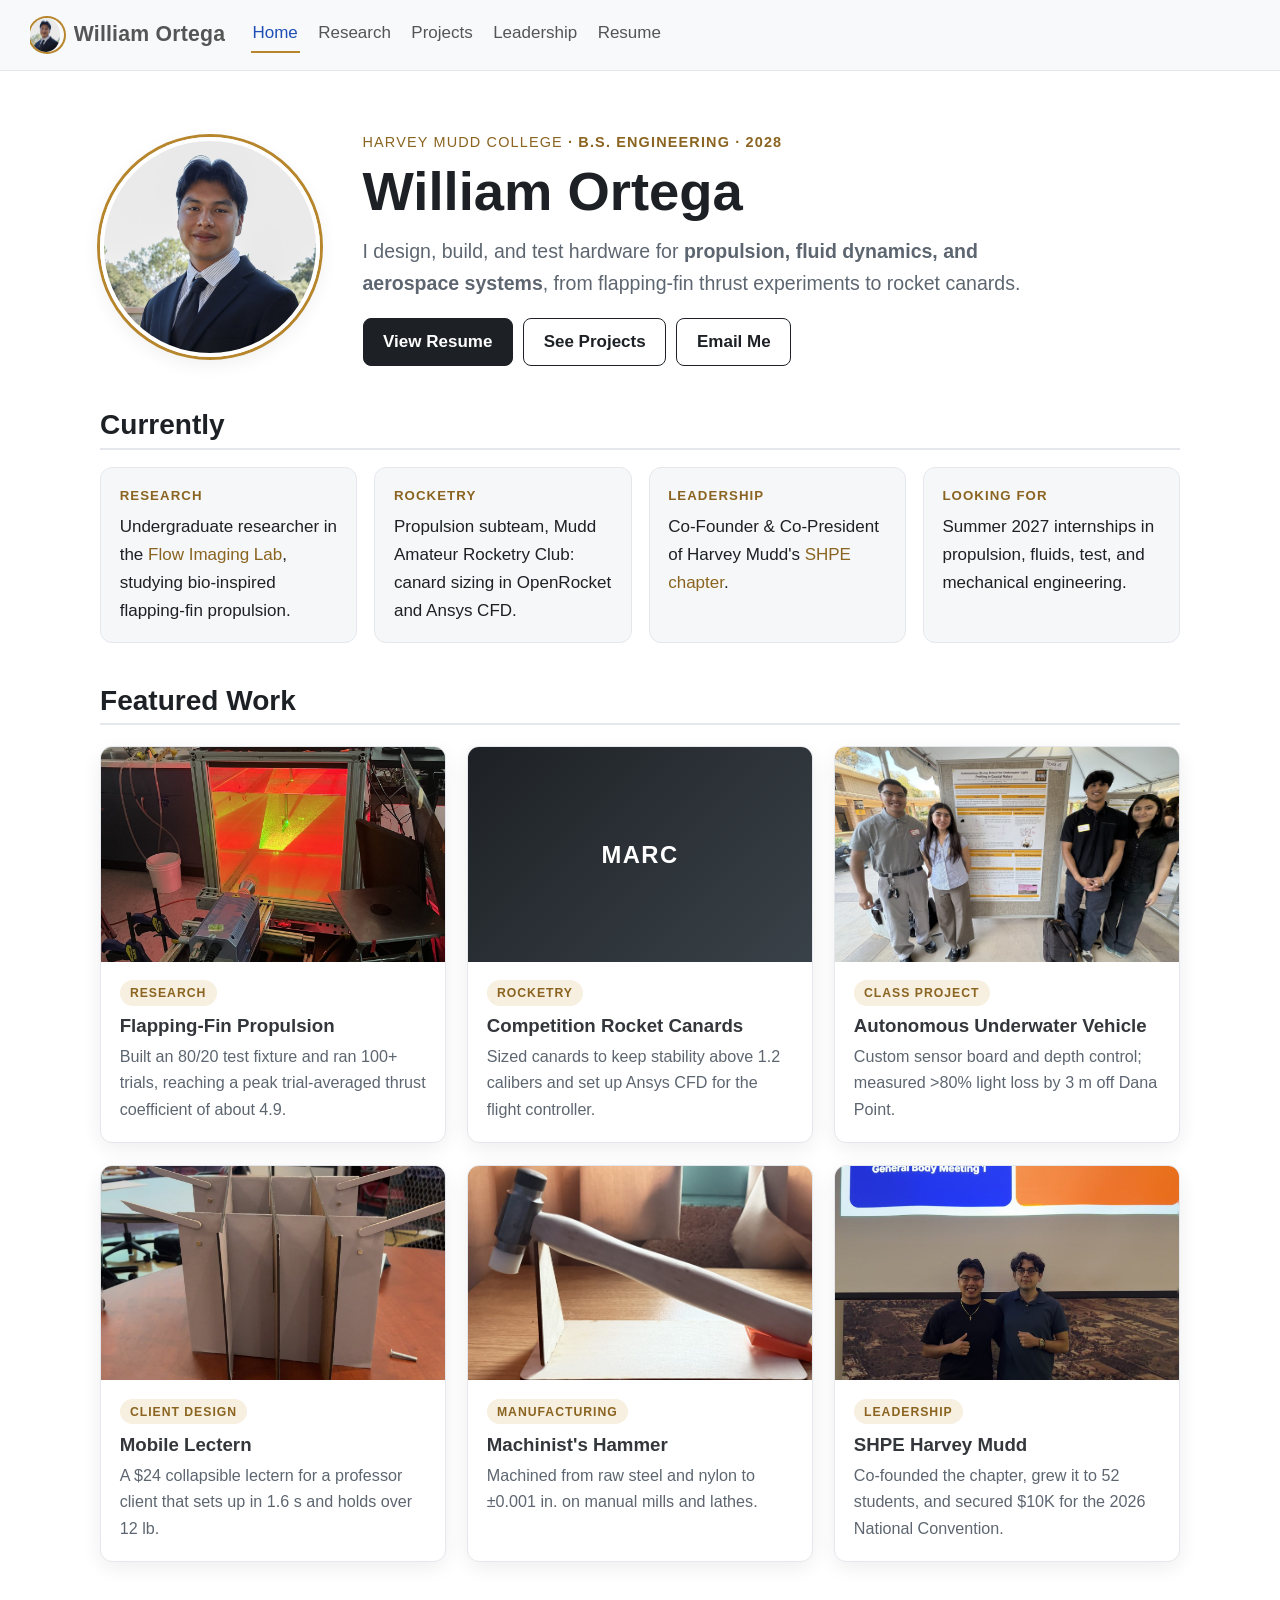
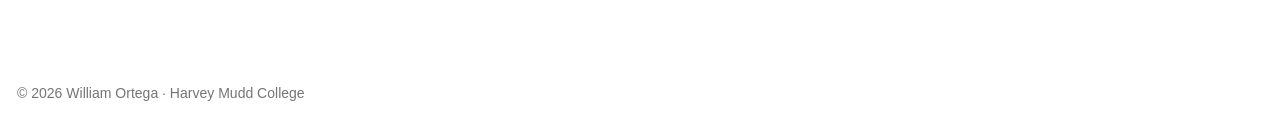
==== index.html @ 7c15923c "Built site for gh-pages" ====
<!DOCTYPE html>
<html xmlns="http://www.w3.org/1999/xhtml" lang="en" xml:lang="en"><head>

<meta charset="utf-8">
<meta name="generator" content="quarto-1.10.18">

<meta name="viewport" content="width=device-width, initial-scale=1.0, user-scalable=yes">

<meta name="description" content="Harvey Mudd engineering student building and testing hardware for propulsion, fluid dynamics, and aerospace systems.">

<title>Engineering Portfolio – William Ortega</title>
<style>
/* Default styles provided by pandoc.
** See https://pandoc.org/MANUAL.html#variables-for-html for config info.
*/
span.smallcaps{font-variant: small-caps;}
div.columns{display: flex; gap: 1.5em;}
div.column{flex: auto;}
@media screen {
div.columns{gap: min(4vw, 1.5em);}
div.column{overflow-x: auto;}
}
div.hanging-indent{margin-left: 1.5em; text-indent: -1.5em;}
ul.task-list{list-style: none;}
ul.task-list li input[type="checkbox"] {
  width: 0.8em;
  margin: 0 0.8em 0.2em -1em; /* quarto-specific, see https://github.com/quarto-dev/quarto-cli/issues/4556 */ 
  vertical-align: middle;
}
</style>


<script src="site_libs/quarto-nav/quarto-nav.js"></script>
<script src="site_libs/quarto-nav/headroom.min.js"></script>
<script src="site_libs/clipboard/clipboard.min.js"></script>
<script src="site_libs/quarto-search/autocomplete.umd.js"></script>
<script src="site_libs/quarto-search/fuse.min.js"></script>
<script src="site_libs/quarto-search/quarto-search.js"></script>
<meta name="quarto:offset" content="./">
<link href="./images/favicon.png" rel="icon" type="image/png">
<script src="site_libs/quarto-html/quarto.js" type="module"></script>
<script src="site_libs/quarto-html/tabsets/tabsets.js" type="module"></script>
<script src="site_libs/quarto-html/popper.min.js"></script>
<script src="site_libs/quarto-html/tippy.umd.min.js"></script>
<script src="site_libs/quarto-html/anchor.min.js"></script>
<link href="site_libs/quarto-html/tippy.css" rel="stylesheet">
<link href="site_libs/quarto-html/quarto-syntax-highlighting-64a204ab8560d761af7679ceaba22944.css" rel="stylesheet" id="quarto-text-highlighting-styles">
<script src="site_libs/bootstrap/bootstrap.min.js"></script>
<link href="site_libs/bootstrap/bootstrap-icons.css" rel="stylesheet">
<link href="site_libs/bootstrap/bootstrap-ea1971949f186b5d7ecce1fd3cf000e4.min.css" rel="stylesheet" append-hash="true" id="quarto-bootstrap" data-mode="light">
<script id="quarto-search-options" type="application/json">{
  "location": "navbar",
  "copy-button": false,
  "collapse-after": 3,
  "panel-placement": "end",
  "type": "overlay",
  "limit": 50,
  "keyboard-shortcut": [
    "f",
    "/",
    "s"
  ],
  "show-item-context": false,
  "language": {
    "search-no-results-text": "No results",
    "search-matching-documents-text": "matching documents",
    "search-copy-link-title": "Copy link to search",
    "search-hide-matches-text": "Hide additional matches",
    "search-more-match-text": "more match in this document",
    "search-more-matches-text": "more matches in this document",
    "search-clear-button-title": "Clear",
    "search-text-placeholder": "",
    "search-detached-cancel-button-title": "Cancel",
    "search-submit-button-title": "Submit",
    "search-label": "Search"
  }
}</script>
<style>html{ scroll-behavior: smooth; }</style>


<link rel="stylesheet" href="styles.css">
<meta property="og:title" content="Engineering Portfolio">
<meta property="og:description" content="Harvey Mudd engineering student building and testing hardware for propulsion, fluid dynamics, and aerospace systems.">
<meta property="og:image" content="https://william-ort.github.io/images/headshot.jpg">
<meta property="og:site_name" content="William Ortega">
</head>

<body class="nav-fixed quarto-light">

<div id="quarto-search-results"></div>
  <header id="quarto-header" class="headroom fixed-top">
    <nav class="navbar navbar-expand-lg " data-bs-theme="dark">
      <div class="navbar-container container-fluid">
      <div class="navbar-brand-container mx-auto">
    <a href="./index.html" class="navbar-brand navbar-brand-logo">
    <img src="./images/logo.png" alt="William Ortega headshot" class="navbar-logo light-content">
    <img src="./images/logo.png" alt="William Ortega headshot" class="navbar-logo dark-content">
    </a>
    <a class="navbar-brand" href="./index.html">
    <span class="navbar-title">William Ortega</span>
    </a>
  </div>
            <div id="quarto-search" class="" title="Search"></div>
          <button class="navbar-toggler" type="button" data-bs-toggle="collapse" data-bs-target="#navbarCollapse" aria-controls="navbarCollapse" role="menu" aria-expanded="false" aria-label="Toggle navigation" onclick="if (window.quartoToggleHeadroom) { window.quartoToggleHeadroom(); }">
  <span class="navbar-toggler-icon"></span>
</button>
          <div class="collapse navbar-collapse" id="navbarCollapse">
            <ul class="navbar-nav navbar-nav-scroll me-auto">
  <li class="nav-item">
    <a class="nav-link active" href="./index.html" aria-current="page"> 
<span class="menu-text">Home</span></a>
  </li>  
  <li class="nav-item">
    <a class="nav-link" href="./research.html"> 
<span class="menu-text">Research</span></a>
  </li>  
  <li class="nav-item">
    <a class="nav-link" href="./projects.html"> 
<span class="menu-text">Projects</span></a>
  </li>  
  <li class="nav-item">
    <a class="nav-link" href="./leadership.html"> 
<span class="menu-text">Leadership</span></a>
  </li>  
  <li class="nav-item">
    <a class="nav-link" href="./resume.html"> 
<span class="menu-text">Resume</span></a>
  </li>  
</ul>
            <ul class="navbar-nav navbar-nav-scroll ms-auto">
  <li class="nav-item compact">
    <a class="nav-link" href="https://github.com/william-ort"> <i class="bi bi-github" role="img" aria-label="GitHub">
</i> 
<span class="menu-text"></span></a>
  </li>  
  <li class="nav-item compact">
    <a class="nav-link" href="https://www.linkedin.com/in/william-ortega-73aa02318"> <i class="bi bi-linkedin" role="img" aria-label="LinkedIn">
</i> 
<span class="menu-text"></span></a>
  </li>  
  <li class="nav-item compact">
    <a class="nav-link" href="mailto:wortega@g.hmc.edu"> <i class="bi bi-envelope-fill" role="img" aria-label="Email">
</i> 
<span class="menu-text"></span></a>
  </li>  
</ul>
          </div> <!-- /navcollapse -->
            <div class="quarto-navbar-tools">
</div>
      </div> <!-- /container-fluid -->
    </nav>
</header>
<!-- content -->
<div id="quarto-content" class="quarto-container page-columns page-rows-contents page-layout-full page-navbar">
<!-- sidebar -->
<!-- margin-sidebar -->
    
<!-- main -->
<main class="content column-page" id="quarto-document-content"><header id="title-block-header" class="quarto-title-block"></header>




<section class="hero">
  <div class="hero-photo">
    <img src="images/headshot.jpg" alt="Headshot of William Ortega">
  </div>
  <div class="hero-text">
    <span class="eyebrow"><a href="https://www.hmc.edu/" target="_blank">Harvey Mudd College</a> · B.S. Engineering · 2028</span>
    <h1 class="hero-name">William Ortega</h1>
    <p class="hero-tagline">I design, build, and test hardware for <strong>propulsion, fluid dynamics, and aerospace systems</strong>, from flapping-fin thrust experiments to rocket canards.</p>
    <div class="hero-actions">
      <a class="btn btn-primary" href="resume.html">View Resume</a>
      <a class="btn btn-outline" href="projects.html">See Projects</a>
      <a class="btn btn-outline" href="mailto:wortega@g.hmc.edu">Email Me</a>
    </div>
  </div>
</section>
<section id="currently" class="level2">
<h2 class="anchored" data-anchor-id="currently">Currently</h2>
<div class="now-grid">
  <div class="now-item">
    <div class="now-label">Research</div>
    <p>Undergraduate researcher in the <a href="research.html">Flow Imaging Lab</a>, studying bio-inspired flapping-fin propulsion.</p>
  </div>
  <div class="now-item">
    <div class="now-label">Rocketry</div>
    <p>Propulsion subteam, Mudd Amateur Rocketry Club: canard sizing in OpenRocket and Ansys CFD.</p>
  </div>
  <div class="now-item">
    <div class="now-label">Leadership</div>
    <p>Co-Founder &amp; Co-President of Harvey Mudd's <a href="leadership.html">SHPE chapter</a>.</p>
  </div>
  <div class="now-item">
    <div class="now-label">Looking for</div>
    <p>Summer 2027 internships in propulsion, fluids, test, and mechanical engineering.</p>
  </div>
</div>
</section>
<section id="featured-work" class="level2">
<h2 class="anchored" data-anchor-id="featured-work">Featured Work</h2>
<div class="card-grid">
  <a class="work-card" href="research.html">
    <div class="thumb"><img src="images/film-piv-setup.jpg" alt="Flapping-fin tank lit by the PIV laser sheet"></div>
    <div class="body">
      <span class="tag">Research</span>
      <h3 class="anchored">Flapping-Fin Propulsion</h3>
      <p>Built an 80/20 test fixture and ran 100+ trials, reaching a peak trial-averaged thrust coefficient of about 4.9.</p>
    </div>
  </a>
  <a class="work-card" href="research.html">
    <div class="thumb thumb-empty">MARC</div>
    <div class="body">
      <span class="tag">Rocketry</span>
      <h3 class="anchored">Competition Rocket Canards</h3>
      <p>Sized canards to keep stability above 1.2 calibers and set up Ansys CFD for the flight controller.</p>
    </div>
  </a>
  <a class="work-card" href="projects.html#autonomous-underwater-vehicle-auv">
    <div class="thumb"><img src="images/auv-poster.jpg" alt="AUV team at the E80 poster session"></div>
    <div class="body">
      <span class="tag">Class Project</span>
      <h3 class="anchored">Autonomous Underwater Vehicle</h3>
      <p>Custom sensor board and depth control; measured &gt;80% light loss by 3 m off Dana Point.</p>
    </div>
  </a>
  <a class="work-card" href="projects.html#mobile-lectern">
    <div class="thumb"><img src="images/lectern-extended.jpg" alt="Mobile lectern with wings extended"></div>
    <div class="body">
      <span class="tag">Client Design</span>
      <h3 class="anchored">Mobile Lectern</h3>
      <p>A $24 collapsible lectern for a professor client that sets up in 1.6 s and holds over 12 lb.</p>
    </div>
  </a>
  <a class="work-card" href="projects.html#machinists-hammer">
    <div class="thumb"><img src="images/hammer-final.jpg" alt="Machinist's hammer"></div>
    <div class="body">
      <span class="tag">Manufacturing</span>
      <h3 class="anchored">Machinist's Hammer</h3>
      <p>Machined from raw steel and nylon to ±0.001 in. on manual mills and lathes.</p>
    </div>
  </a>
  <a class="work-card" href="leadership.html">
    <div class="thumb"><img src="images/shpe-copres-gbm.jpg" alt="SHPE Harvey Mudd co-presidents at a general body meeting" style="object-position: center 35%;"></div>
    <div class="body">
      <span class="tag">Leadership</span>
      <h3 class="anchored">SHPE Harvey Mudd</h3>
      <p>Co-founded the chapter, grew it to 52 students, and secured $10K for the 2026 National Convention.</p>
    </div>
  </a>
</div>


</section>

</main> <!-- /main -->
<script>
// Scroll-reveal + navbar shadow. Content stays visible if this script never runs.
document.addEventListener("DOMContentLoaded", function () {
  var nav = document.querySelector(".navbar");
  var onScroll = function () { if (nav) nav.classList.toggle("scrolled", window.scrollY > 10); };
  window.addEventListener("scroll", onScroll, { passive: true }); onScroll();

  if (window.matchMedia("(prefers-reduced-motion: reduce)").matches || !("IntersectionObserver" in window)) return;

  var targets = document.querySelectorAll(
    "main .work-card, main .now-item, main h2, main h3:not(.work-card h3), main p:not(.work-card p):not(.now-item p), main ul, main ol, main figure, main .columns, main iframe, main .btn"
  );
  document.documentElement.classList.add("reveal-ready");
  var io = new IntersectionObserver(function (entries) {
    entries.forEach(function (e) {
      if (e.isIntersecting) { e.target.classList.add("is-visible"); io.unobserve(e.target); }
    });
  }, { rootMargin: "0px 0px -8% 0px", threshold: 0.08 });

  targets.forEach(function (el, i) {
    if (el.closest(".hero")) return;            // hero has its own entrance animation
    el.classList.add("reveal");
    // stagger cards in the same grid
    if (el.classList.contains("work-card") || el.classList.contains("now-item")) {
      var idx = Array.prototype.indexOf.call(el.parentNode.children, el);
      el.style.transitionDelay = (idx * 0.08) + "s";
    }
    io.observe(el);
  });
});
</script>
<script id="quarto-html-after-body" type="application/javascript">
  window.document.addEventListener("DOMContentLoaded", function (event) {
    const icon = "";
    const anchorJS = new window.AnchorJS();
    anchorJS.options = {
      placement: 'right',
      icon: icon
    };
    anchorJS.add('.anchored');
    const isCodeAnnotation = (el) => {
      for (const clz of el.classList) {
        if (clz.startsWith('code-annotation-')) {                     
          return true;
        }
      }
      return false;
    }
    const onCopySuccess = function(e) {
      // button target
      const button = e.trigger;
      // don't keep focus
      button.blur();
      // flash "checked"
      button.classList.add('code-copy-button-checked');
      var currentTitle = button.getAttribute("title");
      button.setAttribute("title", "Copied!");
      let tooltip;
      if (window.bootstrap) {
        button.setAttribute("data-bs-toggle", "tooltip");
        button.setAttribute("data-bs-placement", "left");
        button.setAttribute("data-bs-title", "Copied!");
        tooltip = new bootstrap.Tooltip(button, 
          { trigger: "manual", 
            customClass: "code-copy-button-tooltip",
            offset: [0, -8]});
        tooltip.show();    
      }
      setTimeout(function() {
        if (tooltip) {
          tooltip.hide();
          button.removeAttribute("data-bs-title");
          button.removeAttribute("data-bs-toggle");
          button.removeAttribute("data-bs-placement");
        }
        button.setAttribute("title", currentTitle);
        button.classList.remove('code-copy-button-checked');
      }, 1000);
      // clear code selection
      e.clearSelection();
    }
    const getTextToCopy = function(trigger) {
      const outerScaffold = trigger.parentElement.cloneNode(true);
      const codeEl = outerScaffold.querySelector('code');
      for (const childEl of codeEl.children) {
        if (isCodeAnnotation(childEl)) {
          childEl.remove();
        }
      }
      return codeEl.innerText;
    }
    const clipboard = new window.ClipboardJS('.code-copy-button:not([data-in-quarto-modal])', {
      text: getTextToCopy
    });
    clipboard.on('success', onCopySuccess);
    if (window.document.getElementById('quarto-embedded-source-code-modal')) {
      const clipboardModal = new window.ClipboardJS('.code-copy-button[data-in-quarto-modal]', {
        text: getTextToCopy,
        container: window.document.getElementById('quarto-embedded-source-code-modal')
      });
      clipboardModal.on('success', onCopySuccess);
    }
      var localhostRegex = new RegExp(/^(?:http|https):\/\/localhost\:?[0-9]*\//);
      var mailtoRegex = new RegExp(/^mailto:/);
        var filterRegex = new RegExp("https:\/\/william-ort\.github\.io\/");
      var isInternal = (href) => {
          return filterRegex.test(href) || localhostRegex.test(href) || mailtoRegex.test(href);
      }
      // Inspect non-navigation links and adorn them if external
     var links = window.document.querySelectorAll('a[href]:not(.nav-link):not(.navbar-brand):not(.toc-action):not(.sidebar-link):not(.sidebar-item-toggle):not(.pagination-link):not(.no-external):not([aria-hidden]):not(.dropdown-item):not(.quarto-navigation-tool):not(.about-link)');
      for (var i=0; i<links.length; i++) {
        const link = links[i];
        if (!isInternal(link.href)) {
          // undo the damage that might have been done by quarto-nav.js in the case of
          // links that we want to consider external
          if (link.dataset.originalHref !== undefined) {
            link.href = link.dataset.originalHref;
          }
        }
      }
    function tippyHover(el, contentFn, onTriggerFn, onUntriggerFn) {
      const config = {
        allowHTML: true,
        maxWidth: 500,
        delay: 100,
        arrow: false,
        appendTo: function(el) {
            return el.parentElement;
        },
        interactive: true,
        interactiveBorder: 10,
        theme: 'quarto',
        placement: 'bottom-start',
      };
      if (contentFn) {
        config.content = contentFn;
      }
      if (onTriggerFn) {
        config.onTrigger = onTriggerFn;
      }
      if (onUntriggerFn) {
        config.onUntrigger = onUntriggerFn;
      }
      window.tippy(el, config); 
    }
    const noterefs = window.document.querySelectorAll('a[role="doc-noteref"]');
    for (var i=0; i<noterefs.length; i++) {
      const ref = noterefs[i];
      tippyHover(ref, function() {
        // use id or data attribute instead here
        let href = ref.getAttribute('data-footnote-href') || ref.getAttribute('href');
        try { href = new URL(href).hash; } catch {}
        const id = href.replace(/^#\/?/, "");
        const note = window.document.getElementById(id);
        if (note) {
          return note.innerHTML;
        } else {
          return "";
        }
      });
    }
    const xrefs = window.document.querySelectorAll('a.quarto-xref');
    const processXRef = (id, note) => {
      // Strip column container classes
      const stripColumnClz = (el) => {
        el.classList.remove("page-full", "page-columns");
        if (el.children) {
          for (const child of el.children) {
            stripColumnClz(child);
          }
        }
      }
      stripColumnClz(note)
      if (id === null || id.startsWith('sec-')) {
        // Special case sections, only their first couple elements
        const container = document.createElement("div");
        if (note.children && note.children.length > 2) {
          container.appendChild(note.children[0].cloneNode(true));
          for (let i = 1; i < note.children.length; i++) {
            const child = note.children[i];
            if (child.tagName === "P" && child.innerText === "") {
              continue;
            } else {
              container.appendChild(child.cloneNode(true));
              break;
            }
          }
          if (window.Quarto?.typesetMath) {
            window.Quarto.typesetMath(container);
          }
          return container.innerHTML
        } else {
          if (window.Quarto?.typesetMath) {
            window.Quarto.typesetMath(note);
          }
          return note.innerHTML;
        }
      } else {
        // Remove any anchor links if they are present
        const anchorLink = note.querySelector('a.anchorjs-link');
        if (anchorLink) {
          anchorLink.remove();
        }
        if (window.Quarto?.typesetMath) {
          window.Quarto.typesetMath(note);
        }
        if (note.classList.contains("callout")) {
          return note.outerHTML;
        } else {
          return note.innerHTML;
        }
      }
    }
    for (var i=0; i<xrefs.length; i++) {
      const xref = xrefs[i];
      tippyHover(xref, undefined, function(instance) {
        instance.disable();
        let url = xref.getAttribute('href');
        let hash = undefined; 
        if (url.startsWith('#')) {
          hash = url;
        } else {
          try { hash = new URL(url).hash; } catch {}
        }
        if (hash) {
          const id = hash.replace(/^#\/?/, "");
          const note = window.document.getElementById(id);
          if (note !== null) {
            try {
              const html = processXRef(id, note.cloneNode(true));
              instance.setContent(html);
            } finally {
              instance.enable();
              instance.show();
            }
          } else {
            // See if we can fetch this
            fetch(url.split('#')[0])
            .then(res => res.text())
            .then(html => {
              const parser = new DOMParser();
              const htmlDoc = parser.parseFromString(html, "text/html");
              const note = htmlDoc.getElementById(id);
              if (note !== null) {
                const html = processXRef(id, note);
                instance.setContent(html);
              } 
            }).finally(() => {
              instance.enable();
              instance.show();
            });
          }
        } else {
          // See if we can fetch a full url (with no hash to target)
          // This is a special case and we should probably do some content thinning / targeting
          fetch(url)
          .then(res => res.text())
          .then(html => {
            const parser = new DOMParser();
            const htmlDoc = parser.parseFromString(html, "text/html");
            const note = htmlDoc.querySelector('main.content');
            if (note !== null) {
              // This should only happen for chapter cross references
              // (since there is no id in the URL)
              // remove the first header
              if (note.children.length > 0 && note.children[0].tagName === "HEADER") {
                note.children[0].remove();
              }
              const html = processXRef(null, note);
              instance.setContent(html);
            } 
          }).finally(() => {
            instance.enable();
            instance.show();
          });
        }
      }, function(instance) {
      });
    }
        let selectedAnnoteEl;
        const selectorForAnnotation = ( cell, annotation) => {
          let cellAttr = 'data-code-cell="' + cell + '"';
          let lineAttr = 'data-code-annotation="' +  annotation + '"';
          const selector = 'span[' + cellAttr + '][' + lineAttr + ']';
          return selector;
        }
        const selectCodeLines = (annoteEl) => {
          const doc = window.document;
          const targetCell = annoteEl.getAttribute("data-target-cell");
          const targetAnnotation = annoteEl.getAttribute("data-target-annotation");
          const annoteSpan = window.document.querySelector(selectorForAnnotation(targetCell, targetAnnotation));
          const lines = annoteSpan.getAttribute("data-code-lines").split(",");
          const lineIds = lines.map((line) => {
            return targetCell + "-" + line;
          })
          let top = null;
          let height = null;
          let parent = null;
          if (lineIds.length > 0) {
              //compute the position of the single el (top and bottom and make a div)
              const el = window.document.getElementById(lineIds[0]);
              top = el.offsetTop;
              height = el.offsetHeight;
              parent = el.parentElement.parentElement;
            if (lineIds.length > 1) {
              const lastEl = window.document.getElementById(lineIds[lineIds.length - 1]);
              const bottom = lastEl.offsetTop + lastEl.offsetHeight;
              height = bottom - top;
            }
            if (top !== null && height !== null && parent !== null) {
              // cook up a div (if necessary) and position it 
              let div = window.document.getElementById("code-annotation-line-highlight");
              if (div === null) {
                div = window.document.createElement("div");
                div.setAttribute("id", "code-annotation-line-highlight");
                div.style.position = 'absolute';
                parent.appendChild(div);
              }
              div.style.top = top - 2 + "px";
              div.style.height = height + 4 + "px";
              div.style.left = 0;
              let gutterDiv = window.document.getElementById("code-annotation-line-highlight-gutter");
              if (gutterDiv === null) {
                gutterDiv = window.document.createElement("div");
                gutterDiv.setAttribute("id", "code-annotation-line-highlight-gutter");
                gutterDiv.style.position = 'absolute';
                const codeCell = window.document.getElementById(targetCell);
                const gutter = codeCell.querySelector('.code-annotation-gutter');
                gutter.appendChild(gutterDiv);
              }
              gutterDiv.style.top = top - 2 + "px";
              gutterDiv.style.height = height + 4 + "px";
            }
            selectedAnnoteEl = annoteEl;
          }
        };
        const unselectCodeLines = () => {
          const elementsIds = ["code-annotation-line-highlight", "code-annotation-line-highlight-gutter"];
          elementsIds.forEach((elId) => {
            const div = window.document.getElementById(elId);
            if (div) {
              div.remove();
            }
          });
          selectedAnnoteEl = undefined;
        };
          // Handle positioning of the toggle
      window.addEventListener(
        "resize",
        throttle(() => {
          elRect = undefined;
          if (selectedAnnoteEl) {
            selectCodeLines(selectedAnnoteEl);
          }
        }, 10)
      );
      function throttle(fn, ms) {
      let throttle = false;
      let timer;
        return (...args) => {
          if(!throttle) { // first call gets through
              fn.apply(this, args);
              throttle = true;
          } else { // all the others get throttled
              if(timer) clearTimeout(timer); // cancel #2
              timer = setTimeout(() => {
                fn.apply(this, args);
                timer = throttle = false;
              }, ms);
          }
        };
      }
        // Attach click handler to the DT
        const annoteDls = window.document.querySelectorAll('dt[data-target-cell]');
        for (const annoteDlNode of annoteDls) {
          annoteDlNode.addEventListener('click', (event) => {
            const clickedEl = event.target;
            if (clickedEl !== selectedAnnoteEl) {
              unselectCodeLines();
              const activeEl = window.document.querySelector('dt[data-target-cell].code-annotation-active');
              if (activeEl) {
                activeEl.classList.remove('code-annotation-active');
              }
              selectCodeLines(clickedEl);
              clickedEl.classList.add('code-annotation-active');
            } else {
              // Unselect the line
              unselectCodeLines();
              clickedEl.classList.remove('code-annotation-active');
            }
          });
        }
    const findCites = (el) => {
      const parentEl = el.parentElement;
      if (parentEl) {
        const cites = parentEl.dataset.cites;
        if (cites) {
          return {
            el,
            cites: cites.split(' ')
          };
        } else {
          return findCites(el.parentElement)
        }
      } else {
        return undefined;
      }
    };
    var bibliorefs = window.document.querySelectorAll('a[role="doc-biblioref"]');
    for (var i=0; i<bibliorefs.length; i++) {
      const ref = bibliorefs[i];
      const citeInfo = findCites(ref);
      if (citeInfo) {
        tippyHover(citeInfo.el, function() {
          var popup = window.document.createElement('div');
          citeInfo.cites.forEach(function(cite) {
            var citeDiv = window.document.createElement('div');
            citeDiv.classList.add('hanging-indent');
            citeDiv.classList.add('csl-entry');
            var biblioDiv = window.document.getElementById('ref-' + cite);
            if (biblioDiv) {
              citeDiv.innerHTML = biblioDiv.innerHTML;
            }
            popup.appendChild(citeDiv);
          });
          return popup.innerHTML;
        });
      }
    }
  });
  </script>
</div> <!-- /content -->
<footer class="footer">
  <div class="nav-footer">
    <div class="nav-footer-left">
<p>© 2026 William Ortega · Harvey Mudd College</p>
</div>   
    <div class="nav-footer-center">
      &nbsp;
    </div>
    <div class="nav-footer-right">
      <ul class="footer-items list-unstyled">
    <li class="nav-item compact">
    <a class="nav-link" href="https://github.com/william-ort">
      <i class="bi bi-github" role="img">
</i> 
    </a>
  </li>  
    <li class="nav-item compact">
    <a class="nav-link" href="https://www.linkedin.com/in/william-ortega-73aa02318">
      <i class="bi bi-linkedin" role="img">
</i> 
    </a>
  </li>  
    <li class="nav-item compact">
    <a class="nav-link" href="mailto:wortega@g.hmc.edu">
      <i class="bi bi-envelope-fill" role="img">
</i> 
    </a>
  </li>  
</ul>
    </div>
  </div>
</footer>




<script src="site_libs/quarto-html/zenscroll-min.js"></script>
</body></html>
---- styles.css ----
/* ===== Design tokens ===== */
:root {
  --ink: #1d2125;          /* main text */
  --muted: #5d6670;        /* secondary text */
  --line: #e4e7eb;         /* borders */
  --panel: #f6f7f9;        /* card background */
  --accent: #b7862c;       /* Mudd gold */
  --accent-dark: #8a6420;
  --radius: 12px;
  --shadow: 0 6px 24px rgba(20, 24, 28, 0.08);
  --shadow-hover: 0 14px 34px rgba(20, 24, 28, 0.16);
}

body {
  font-family: "Inter", "Segoe UI", Arial, Helvetica, sans-serif;
  line-height: 1.65;
  color: var(--ink);
}

main.content { max-width: 1000px; }
/* Home page uses the full layout: center it */
.page-layout-full main.content, body.fullcontent main.content { max-width: 1080px; margin-left: auto; margin-right: auto; }

h1, h2, h3 { font-weight: 700; color: var(--ink); text-wrap: balance; }
h1 { margin-bottom: 1.2rem; }
h2 {
  margin-top: 2.4rem;
  padding-bottom: 0.35rem;
  border-bottom: 2px solid var(--line);
}
h3 { margin-top: 1.6rem; }

a { color: var(--accent-dark); text-decoration: none; }
a:hover { text-decoration: underline; }

hr { margin: 2.5rem 0; opacity: 0.25; }
li { margin-bottom: 0.3rem; }
img { border-radius: 10px; }

/* ===== Navbar ===== */
.navbar {
  border-bottom: 1px solid var(--line);
  transition: box-shadow 0.25s ease, background-color 0.25s ease;
}
.navbar.scrolled { box-shadow: 0 2px 14px rgba(0, 0, 0, 0.08); }
.navbar-brand { font-weight: 700; letter-spacing: 0.01em; }
.navbar-logo, .navbar-brand img {
  max-height: 34px; width: 34px; height: 34px;
  border-radius: 50%; object-fit: cover;
  box-shadow: 0 0 0 2px var(--accent);
  margin-right: 0.35rem;
}
.navbar .nav-link { position: relative; }
.navbar .nav-link::after {
  content: "";
  position: absolute; left: 0.5rem; right: 0.5rem; bottom: 0.15rem;
  height: 2px; background: var(--accent);
  transform: scaleX(0); transform-origin: left;
  transition: transform 0.25s ease;
}
.navbar .nav-link:hover::after,
.navbar .nav-link.active::after { transform: scaleX(1); }

/* ===== Buttons ===== */
.btn { border-radius: 8px; font-weight: 600; padding: 0.6rem 1.15rem; transition: transform 0.15s ease, box-shadow 0.15s ease; }
.btn:hover { transform: translateY(-2px); box-shadow: 0 6px 16px rgba(0,0,0,0.12); text-decoration: none; }
.btn-primary { background: var(--ink); border-color: var(--ink); }
.btn-primary:hover, .btn-primary:focus { background: #000; border-color: #000; }
.btn-outline { border: 1.5px solid var(--ink); color: var(--ink); background: transparent; }
.btn-outline:hover { background: var(--ink); color: #fff; }

/* ===== Home hero ===== */
.hero {
  display: grid;
  grid-template-columns: 220px 1fr;
  gap: 2.5rem;
  align-items: center;
  margin: 2rem 0 2.5rem;
}
.hero-photo img {
  width: 220px; height: 220px; object-fit: cover;
  border-radius: 50%;
  border: 4px solid #fff;
  box-shadow: 0 0 0 3px var(--accent), var(--shadow);
}
.eyebrow {
  display: inline-block;
  font-size: 0.85rem; font-weight: 600; letter-spacing: 0.08em; text-transform: uppercase;
  color: var(--accent-dark);
}
.hero-name { font-size: clamp(2.2rem, 5vw, 3.2rem); margin: 0.2rem 0 0.6rem; border: 0; }
.hero-tagline { font-size: 1.15rem; color: var(--muted); max-width: 40rem; }
.hero-actions { display: flex; flex-wrap: wrap; gap: 0.6rem; margin-top: 1.1rem; }

/* ===== "Currently" strip ===== */
.now-grid {
  display: grid;
  grid-template-columns: repeat(4, 1fr);
  gap: 1rem; margin: 1rem 0 2rem;
}
.now-item {
  background: var(--panel); border: 1px solid var(--line); border-radius: var(--radius);
  padding: 1rem 1.1rem;
}
.now-item .now-label { font-size: 0.78rem; font-weight: 700; letter-spacing: 0.08em; text-transform: uppercase; color: var(--accent-dark); }
.now-item p { margin: 0.35rem 0 0; }

/* ===== Project cards ===== */
.card-grid {
  display: grid;
  grid-template-columns: repeat(auto-fill, minmax(280px, 1fr));
  gap: 1.25rem; margin: 1.2rem 0 2rem;
}
.work-card {
  display: flex; flex-direction: column;
  background: #fff; border: 1px solid var(--line); border-radius: var(--radius);
  overflow: hidden; color: var(--ink);
  box-shadow: var(--shadow);
  transition: transform 0.25s ease, box-shadow 0.25s ease;
}
.work-card:hover { transform: translateY(-6px); box-shadow: var(--shadow-hover); text-decoration: none; color: var(--ink); }
.work-card .thumb { aspect-ratio: 16 / 10; overflow: hidden; background: var(--panel); }
.work-card .thumb img {
  width: 100%; height: 100%; object-fit: cover; border-radius: 0;
  transition: transform 0.5s ease;
}
.work-card:hover .thumb img { transform: scale(1.06); }
.work-card .thumb.thumb-empty {
  display: flex; align-items: center; justify-content: center;
  background: linear-gradient(135deg, #1d2125, #3a4249);
  color: #fff; font-weight: 700; font-size: 1.4rem; letter-spacing: 0.06em;
}
.work-card .body { padding: 0.95rem 1.1rem 1.15rem; }
.work-card .tag {
  display: inline-block; font-size: 0.72rem; font-weight: 700; letter-spacing: 0.08em; text-transform: uppercase;
  color: var(--accent-dark); background: #f7efe0; border-radius: 999px; padding: 0.15rem 0.6rem;
}
.work-card h3 { font-size: 1.1rem; margin: 0.55rem 0 0.3rem; }
.work-card p { color: var(--muted); font-size: 0.95rem; margin: 0; }

/* ===== Embedded PDFs ===== */
iframe { margin-top: 1rem; background: white; border: 1px solid var(--line); border-radius: 8px; }

/* ===== Scroll-reveal animation (only when JS adds .reveal-ready) ===== */
.reveal-ready .reveal {
  opacity: 0;
  transform: translateY(18px);
  transition: opacity 0.7s ease, transform 0.7s ease;
}
.reveal-ready .reveal.is-visible { opacity: 1; transform: none; }

/* Hero entrance */
@keyframes rise { from { opacity: 0; transform: translateY(16px); } to { opacity: 1; transform: none; } }
.hero-photo, .hero-text > * { animation: rise 0.8s ease both; }
.hero-text > *:nth-child(2) { animation-delay: 0.1s; }
.hero-text > *:nth-child(3) { animation-delay: 0.2s; }
.hero-text > *:nth-child(4) { animation-delay: 0.3s; }

@media (prefers-reduced-motion: reduce) {
  *, *::before, *::after { animation: none !important; transition: none !important; }
  .reveal-ready .reveal { opacity: 1; transform: none; }
}

@media (max-width: 992px) { .now-grid { grid-template-columns: repeat(2, 1fr); } }
@media (max-width: 560px) { .now-grid { grid-template-columns: 1fr; } }

/* ===== Mobile ===== */
@media (max-width: 768px) {
  main.content { padding-left: 1rem; padding-right: 1rem; }
  .hero { grid-template-columns: 1fr; text-align: center; gap: 1.2rem; }
  .hero-photo img { width: 170px; height: 170px; }
  .hero-actions { justify-content: center; }
  .hero-tagline { margin-left: auto; margin-right: auto; }
  iframe { height: 700px !important; }
}
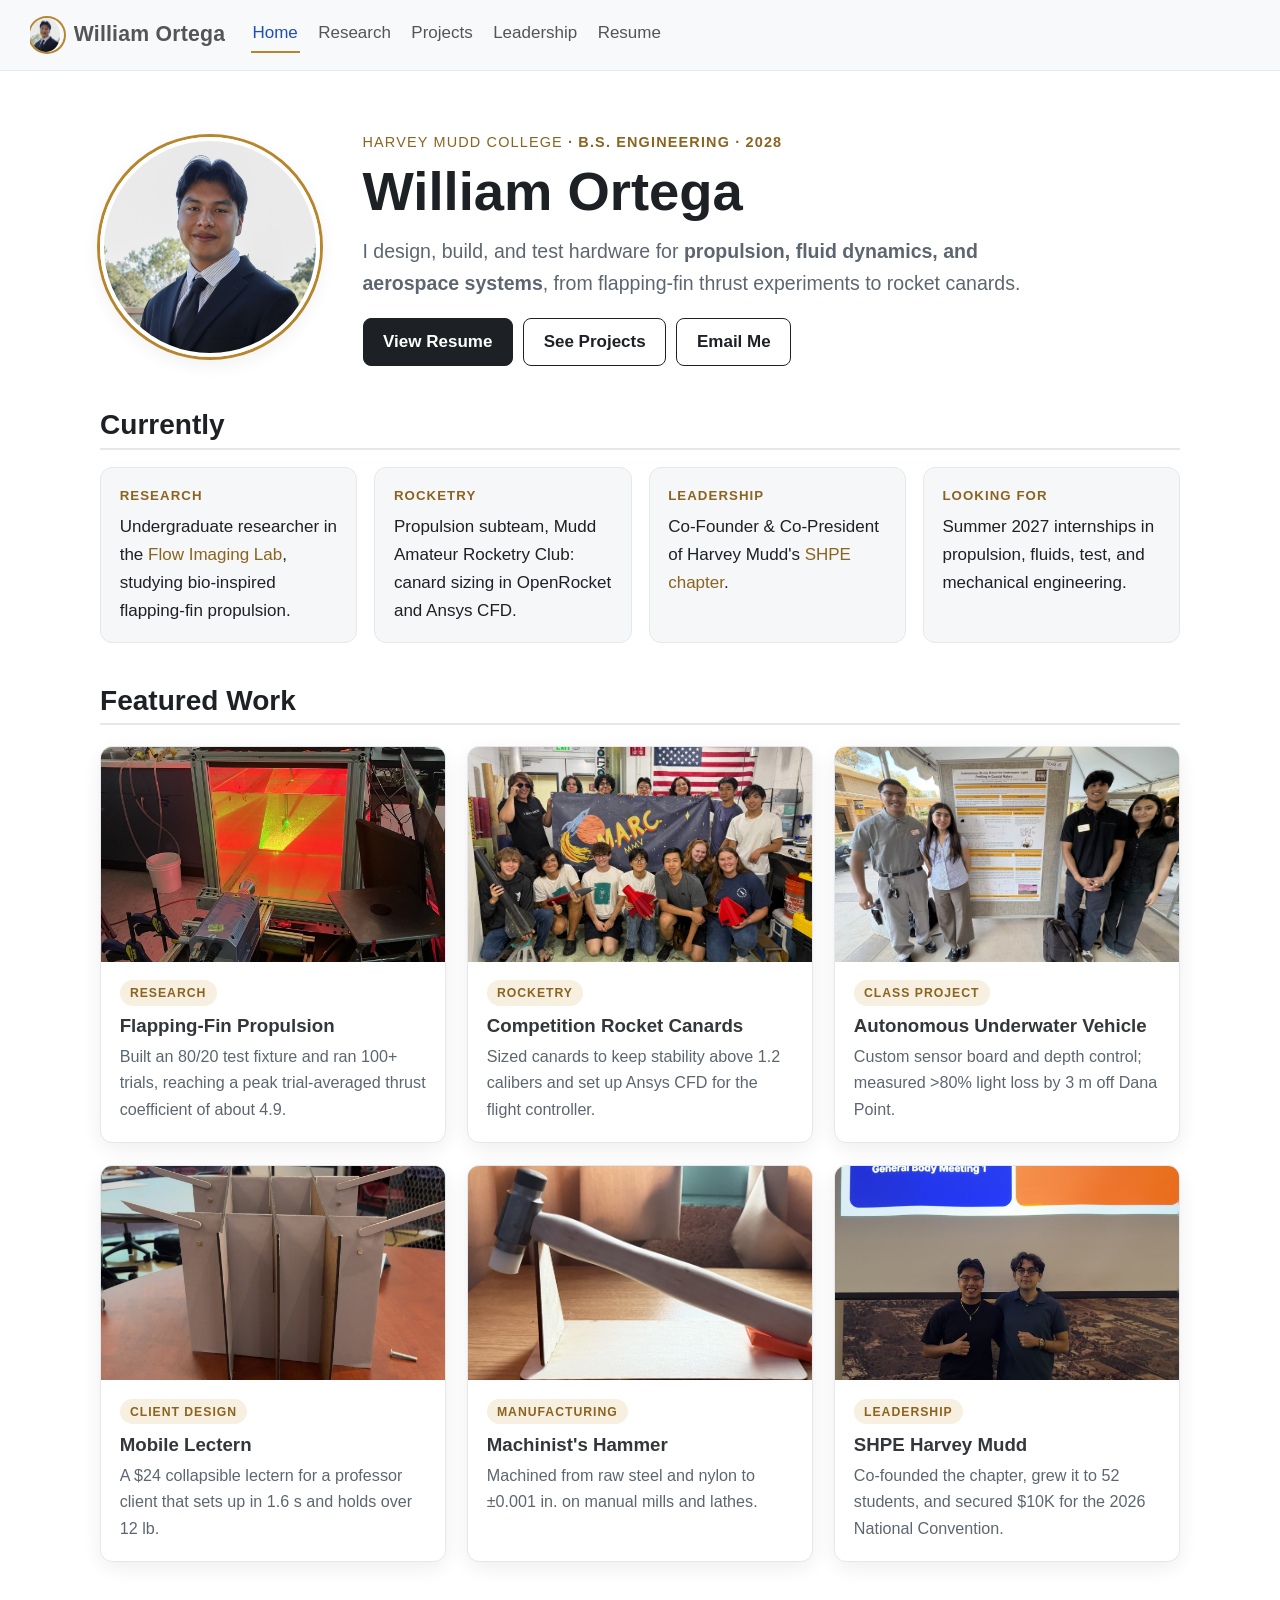
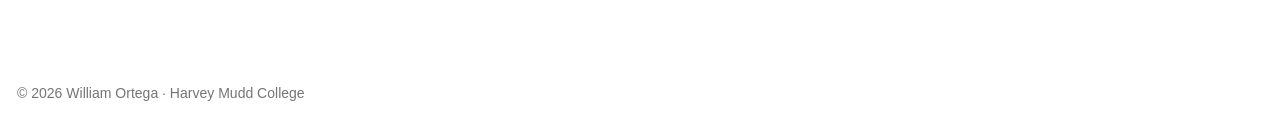
==== commit 62fef80e: "Built site for gh-pages" ====
--- a/index.html
+++ b/index.html
@@ -208,8 +208,8 @@
       <p>Built an 80/20 test fixture and ran 100+ trials, reaching a peak trial-averaged thrust coefficient of about 4.9.</p>
     </div>
   </a>
-  <a class="work-card" href="research.html">
-    <div class="thumb thumb-empty">MARC</div>
+  <a class="work-card" href="research.html#marc">
+    <div class="thumb"><img src="images/marc-team.jpg" alt="MARC propulsion subteam holding the club banner and rocket parts"></div>
     <div class="body">
       <span class="tag">Rocketry</span>
       <h3 class="anchored">Competition Rocket Canards</h3>
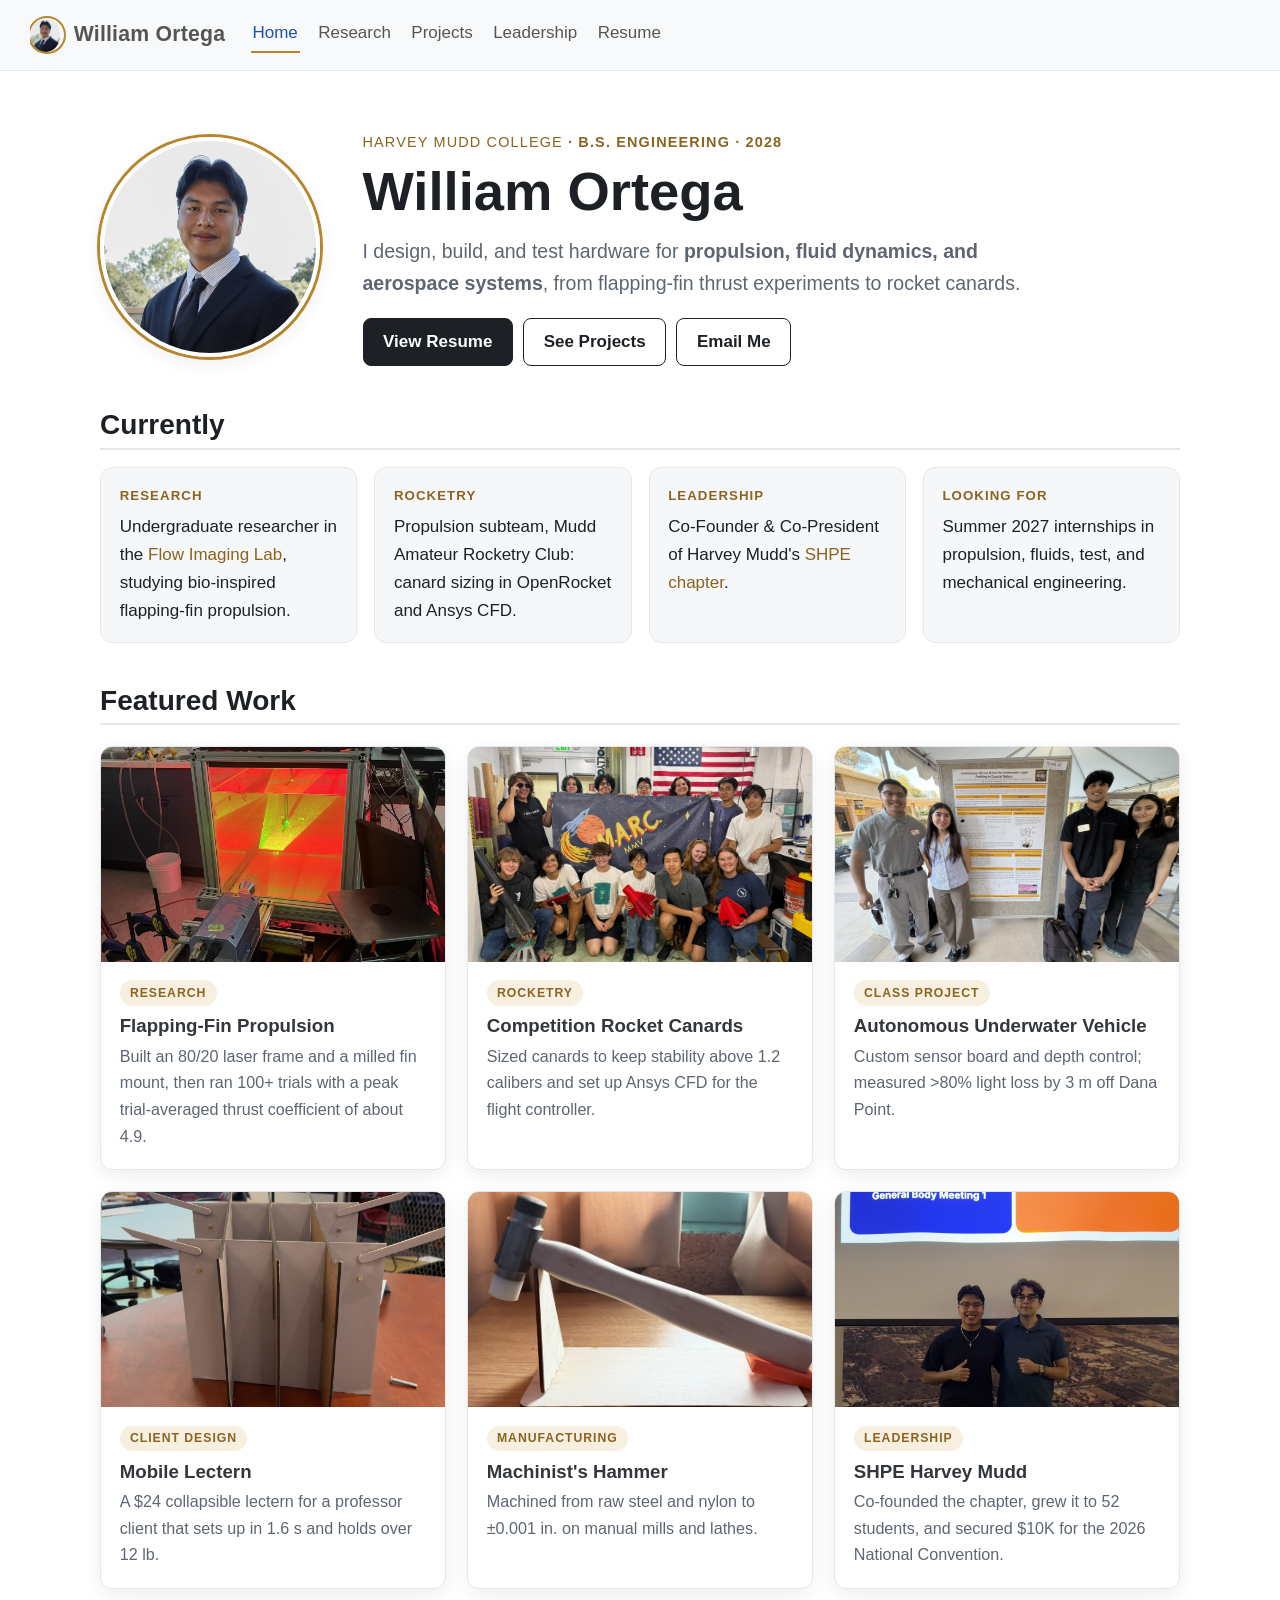
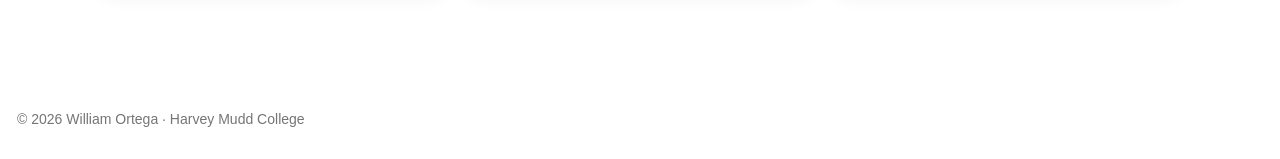
==== commit e44a8dd0: "Built site for gh-pages" ====
--- a/index.html
+++ b/index.html
@@ -205,7 +205,7 @@
     <div class="body">
       <span class="tag">Research</span>
       <h3 class="anchored">Flapping-Fin Propulsion</h3>
-      <p>Built an 80/20 test fixture and ran 100+ trials, reaching a peak trial-averaged thrust coefficient of about 4.9.</p>
+      <p>Built an 80/20 laser frame and a milled fin mount, then ran 100+ trials with a peak trial-averaged thrust coefficient of about 4.9.</p>
     </div>
   </a>
   <a class="work-card" href="research.html#marc">
